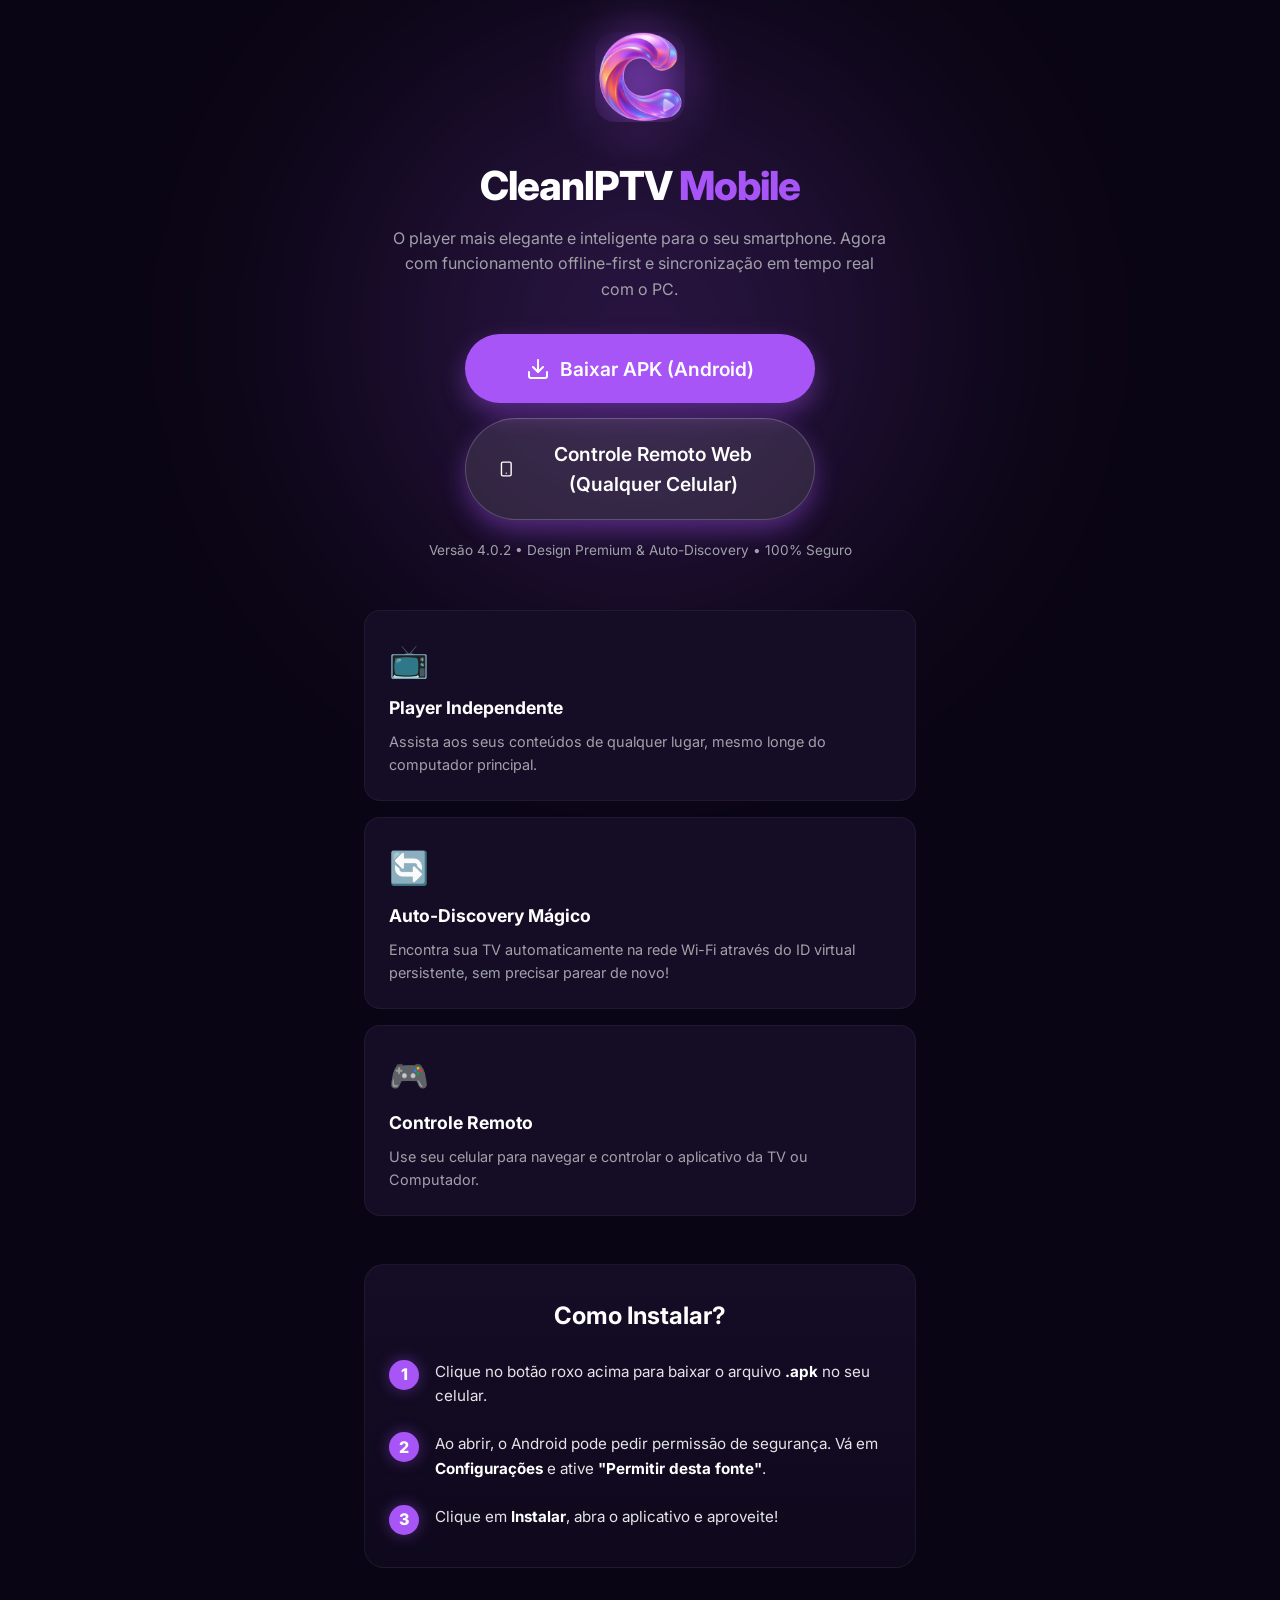
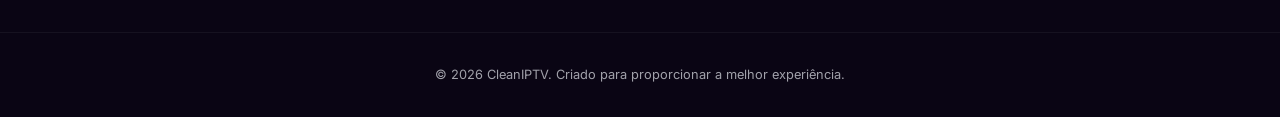
==== index.html @ ac90f604 "chore: release v4.0.2 with native Modals for correct back button handling" ====
<!DOCTYPE html>
<html lang="pt-BR">
<head>
    <meta charset="UTF-8">
    <meta name="viewport" content="width=device-width, initial-scale=1.0">
    <title>CleanIPTV Mobile</title>
    <meta name="description" content="Baixe o novo CleanIPTV Mobile para Android. Sincronização em tempo real e modo offline.">
    <link rel="stylesheet" href="style.css">
    <link href="https://fonts.googleapis.com/css2?family=Inter:wght@400;600;800&display=swap" rel="stylesheet">
</head>
<body>
    <div class="background-glow"></div>
    
    <main class="container">
        <header class="header">
            <div class="logo-container">
                <img src="logo.png" alt="CleanIPTV Logo" class="logo">
                <div class="logo-glow"></div>
            </div>
            <h1 class="title">CleanIPTV <span class="highlight">Mobile</span></h1>
            <p class="subtitle">O player mais elegante e inteligente para o seu smartphone. Agora com funcionamento offline-first e sincronização em tempo real com o PC.</p>
        </header>

        <section class="download-section">
            <a href="app-release-v4.0.2.apk" class="download-btn" download>
                <svg width="24" height="24" viewBox="0 0 24 24" fill="none" stroke="currentColor" stroke-width="2" stroke-linecap="round" stroke-linejoin="round"><path d="M21 15v4a2 2 0 0 1-2 2H5a2 2 0 0 1-2-2v-4"></path><polyline points="7 10 12 15 17 10"></polyline><line x1="12" y1="15" x2="12" y2="3"></line></svg>
                Baixar APK (Android)
            </a>
            <a href="remote.html" class="download-btn secondary-btn" style="background: rgba(255,255,255,0.1); margin-top: 15px; border: 1px solid rgba(255,255,255,0.2);">
                <svg width="24" height="24" viewBox="0 0 24 24" fill="none" stroke="currentColor" stroke-width="2" stroke-linecap="round" stroke-linejoin="round"><rect x="5" y="2" width="14" height="20" rx="2" ry="2"></rect><line x1="12" y1="18" x2="12.01" y2="18"></line></svg>
                Controle Remoto Web (Qualquer Celular)
            </a>
            <p class="version-info" style="margin-top: 20px;">Versão 4.0.2 • Design Premium & Auto-Discovery • 100% Seguro</p>
        </section>

        <section class="features">
            <div class="feature-card">
                <div class="feature-icon">📺</div>
                <h3>Player Independente</h3>
                <p>Assista aos seus conteúdos de qualquer lugar, mesmo longe do computador principal.</p>
            </div>
            <div class="feature-card">
                <div class="feature-icon">🔄</div>
                <h3>Auto-Discovery Mágico</h3>
                <p>Encontra sua TV automaticamente na rede Wi-Fi através do ID virtual persistente, sem precisar parear de novo!</p>
            </div>
            <div class="feature-card">
                <div class="feature-icon">🎮</div>
                <h3>Controle Remoto</h3>
                <p>Use seu celular para navegar e controlar o aplicativo da TV ou Computador.</p>
            </div>
        </section>

        <section class="install-guide">
            <h2>Como Instalar?</h2>
            <ol class="steps">
                <li>
                    <div class="step-num">1</div>
                    <div class="step-text">Clique no botão roxo acima para baixar o arquivo <strong>.apk</strong> no seu celular.</div>
                </li>
                <li>
                    <div class="step-num">2</div>
                    <div class="step-text">Ao abrir, o Android pode pedir permissão de segurança. Vá em <strong>Configurações</strong> e ative <strong>"Permitir desta fonte"</strong>.</div>
                </li>
                <li>
                    <div class="step-num">3</div>
                    <div class="step-text">Clique em <strong>Instalar</strong>, abra o aplicativo e aproveite!</div>
                </li>
            </ol>
        </section>
    </main>

    <footer>
        <p>© 2026 CleanIPTV. Criado para proporcionar a melhor experiência.</p>
    </footer>
</body>
</html>
---- style.css ----
:root {
    --bg-color: #0a0514;
    --primary: #a855f7;
    --primary-hover: #b975f8;
    --text-color: #ffffff;
    --text-muted: #a1a1aa;
    --card-bg: #150d26;
    --glow: rgba(168, 85, 247, 0.4);
}

* {
    margin: 0;
    padding: 0;
    box-sizing: border-box;
}

body {
    font-family: 'Inter', sans-serif;
    background-color: var(--bg-color);
    color: var(--text-color);
    line-height: 1.6;
    overflow-x: hidden;
    position: relative;
}

.background-glow {
    position: absolute;
    top: -20vh;
    left: 50%;
    transform: translateX(-50%);
    width: 80vw;
    height: 80vw;
    background: radial-gradient(circle, var(--glow) 0%, transparent 60%);
    filter: blur(80px);
    z-index: -1;
    opacity: 0.6;
}

.container {
    max-width: 600px;
    margin: 0 auto;
    padding: 2rem 1.5rem;
    display: flex;
    flex-direction: column;
    align-items: center;
    text-align: center;
}

/* Header */
.header {
    margin-bottom: 2rem;
    animation: fadeInDown 0.8s ease-out;
}

.logo-container {
    position: relative;
    display: inline-block;
    margin-bottom: 1.5rem;
}

.logo {
    width: 90px;
    height: 90px;
    position: relative;
    z-index: 2;
    border-radius: 20px;
    box-shadow: 0 10px 30px rgba(0,0,0,0.5);
}

.logo-glow {
    position: absolute;
    top: 50%;
    left: 50%;
    transform: translate(-50%, -50%);
    width: 100%;
    height: 100%;
    background: var(--primary);
    filter: blur(25px);
    opacity: 0.6;
    z-index: 1;
    border-radius: 50%;
}

.title {
    font-size: 2.5rem;
    font-weight: 800;
    margin-bottom: 0.5rem;
    letter-spacing: -1px;
}

.highlight {
    color: var(--primary);
}

.subtitle {
    color: var(--text-muted);
    font-size: 1rem;
    max-width: 90%;
    margin: 0 auto;
}

/* Download Section */
.download-section {
    margin-bottom: 3rem;
    width: 100%;
    animation: fadeInUp 0.8s ease-out 0.2s both;
}

.download-btn {
    display: flex;
    align-items: center;
    justify-content: center;
    gap: 10px;
    background-color: var(--primary);
    color: #fff;
    text-decoration: none;
    padding: 1.2rem 2rem;
    border-radius: 100px;
    font-size: 1.2rem;
    font-weight: 600;
    box-shadow: 0 10px 25px var(--glow);
    transition: all 0.3s ease;
    width: 100%;
    max-width: 350px;
    margin: 0 auto;
}

.download-btn:hover {
    background-color: var(--primary-hover);
    transform: translateY(-3px);
    box-shadow: 0 15px 35px var(--glow);
}

.download-btn:active {
    transform: translateY(1px);
}

.version-info {
    margin-top: 1rem;
    color: var(--text-muted);
    font-size: 0.85rem;
}

/* Features */
.features {
    width: 100%;
    display: flex;
    flex-direction: column;
    gap: 1rem;
    margin-bottom: 3rem;
    animation: fadeInUp 0.8s ease-out 0.4s both;
}

.feature-card {
    background-color: var(--card-bg);
    padding: 1.5rem;
    border-radius: 16px;
    border: 1px solid rgba(255,255,255,0.05);
    text-align: left;
    transition: transform 0.3s ease;
}

.feature-icon {
    font-size: 2rem;
    margin-bottom: 0.5rem;
}

.feature-card h3 {
    font-size: 1.1rem;
    margin-bottom: 0.5rem;
}

.feature-card p {
    color: var(--text-muted);
    font-size: 0.9rem;
}

/* Install Guide */
.install-guide {
    width: 100%;
    text-align: left;
    background: linear-gradient(180deg, var(--card-bg) 0%, rgba(21,13,38,0.5) 100%);
    padding: 2rem 1.5rem;
    border-radius: 20px;
    margin-bottom: 2rem;
    animation: fadeInUp 0.8s ease-out 0.6s both;
    border: 1px solid rgba(255,255,255,0.05);
}

.install-guide h2 {
    text-align: center;
    margin-bottom: 1.5rem;
    font-size: 1.5rem;
}

.steps {
    list-style: none;
    display: flex;
    flex-direction: column;
    gap: 1.5rem;
}

.steps li {
    display: flex;
    gap: 1rem;
}

.step-num {
    background-color: var(--primary);
    color: white;
    width: 30px;
    height: 30px;
    border-radius: 50%;
    display: flex;
    align-items: center;
    justify-content: center;
    font-weight: 800;
    flex-shrink: 0;
    box-shadow: 0 0 15px var(--glow);
}

.step-text {
    font-size: 0.95rem;
    color: #e4e4e7;
}

.step-text strong {
    color: #fff;
}

/* Footer */
footer {
    padding: 2rem;
    text-align: center;
    color: var(--text-muted);
    font-size: 0.8rem;
    border-top: 1px solid rgba(255,255,255,0.05);
}

/* Animations */
@keyframes fadeInDown {
    from { opacity: 0; transform: translateY(-20px); }
    to { opacity: 1; transform: translateY(0); }
}

@keyframes fadeInUp {
    from { opacity: 0; transform: translateY(20px); }
    to { opacity: 1; transform: translateY(0); }
}
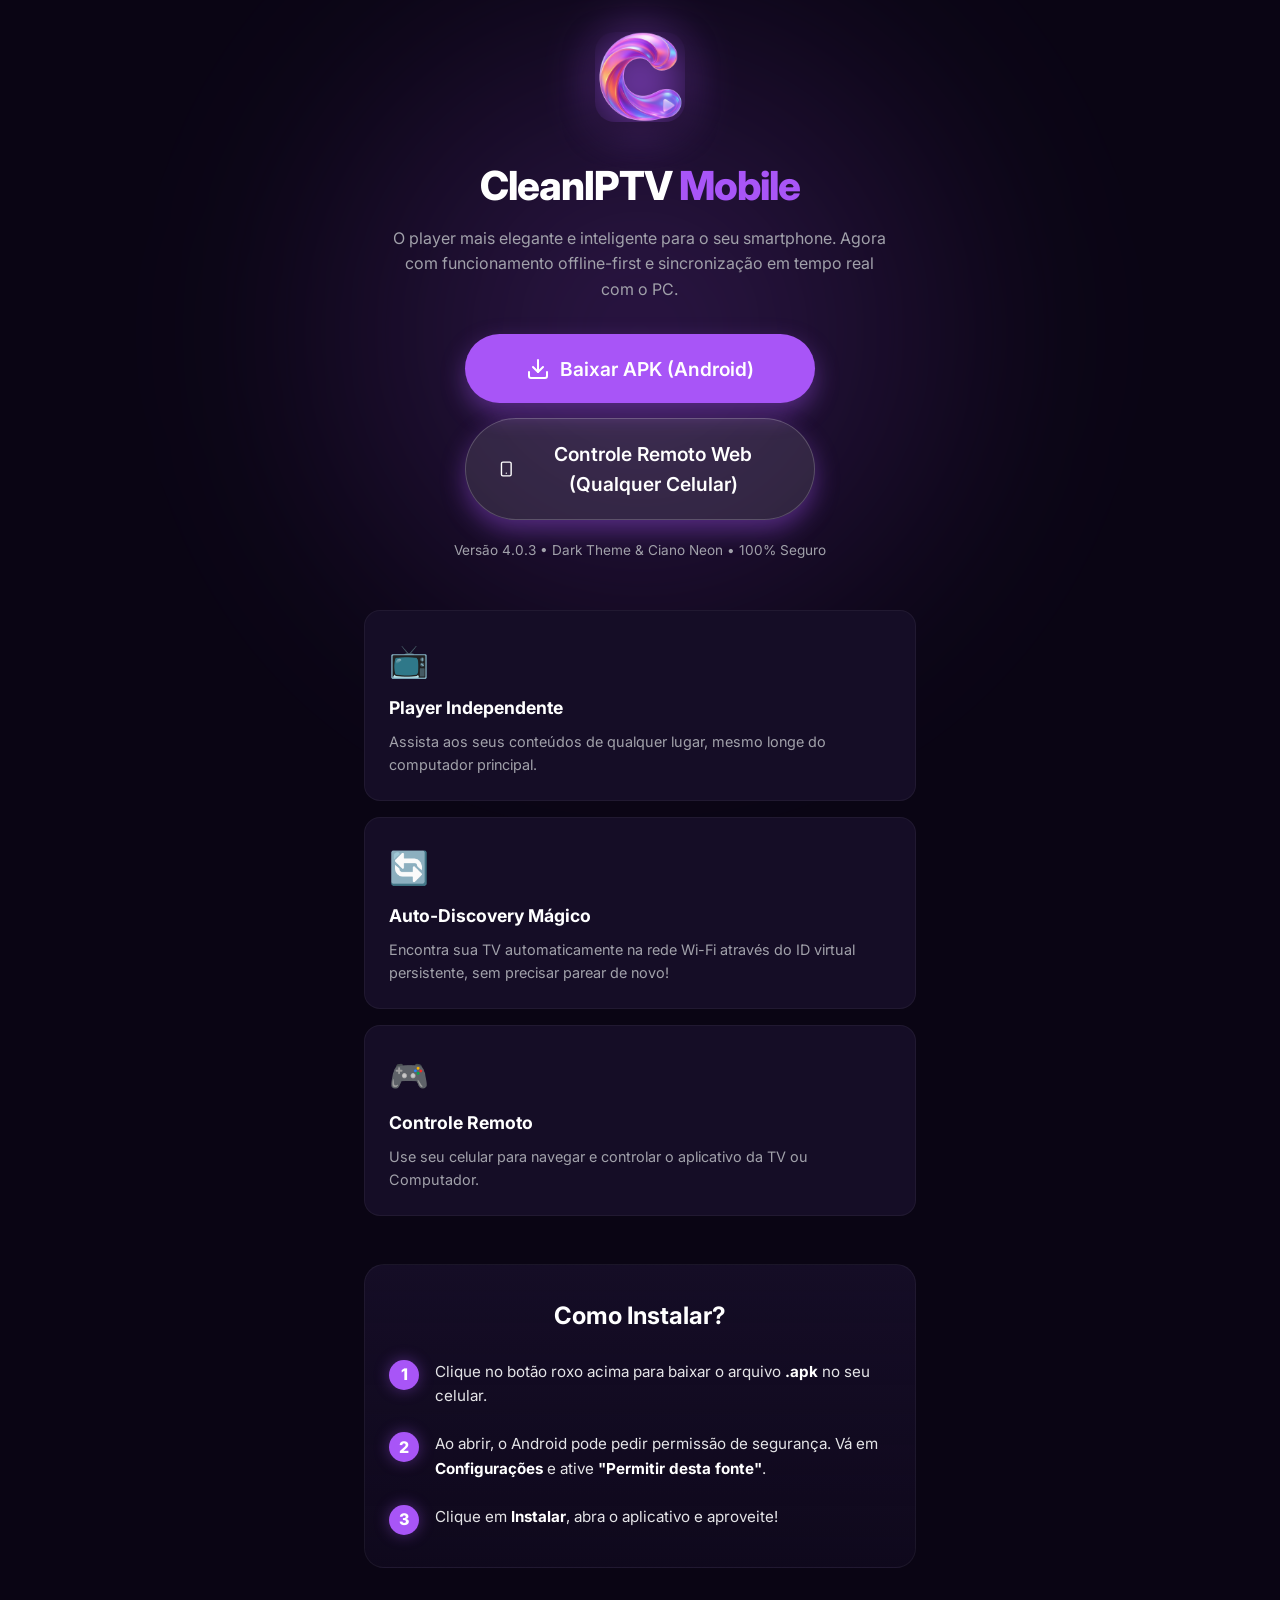
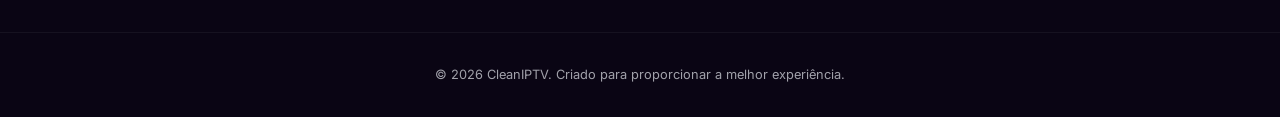
==== commit bd92f02a: "chore: release v4.0.3 with PlayerMode fixes and Neon Cyan Theme" ====
--- a/index.html
+++ b/index.html
@@ -22,7 +22,7 @@
         </header>
 
         <section class="download-section">
-            <a href="app-release-v4.0.2.apk" class="download-btn" download>
+            <a href="app-release-v4.0.3.apk" class="download-btn" download>
                 <svg width="24" height="24" viewBox="0 0 24 24" fill="none" stroke="currentColor" stroke-width="2" stroke-linecap="round" stroke-linejoin="round"><path d="M21 15v4a2 2 0 0 1-2 2H5a2 2 0 0 1-2-2v-4"></path><polyline points="7 10 12 15 17 10"></polyline><line x1="12" y1="15" x2="12" y2="3"></line></svg>
                 Baixar APK (Android)
             </a>
@@ -30,7 +30,7 @@
                 <svg width="24" height="24" viewBox="0 0 24 24" fill="none" stroke="currentColor" stroke-width="2" stroke-linecap="round" stroke-linejoin="round"><rect x="5" y="2" width="14" height="20" rx="2" ry="2"></rect><line x1="12" y1="18" x2="12.01" y2="18"></line></svg>
                 Controle Remoto Web (Qualquer Celular)
             </a>
-            <p class="version-info" style="margin-top: 20px;">Versão 4.0.2 • Design Premium & Auto-Discovery • 100% Seguro</p>
+            <p class="version-info" style="margin-top: 20px;">Versão 4.0.3 • Dark Theme & Ciano Neon • 100% Seguro</p>
         </section>
 
         <section class="features">
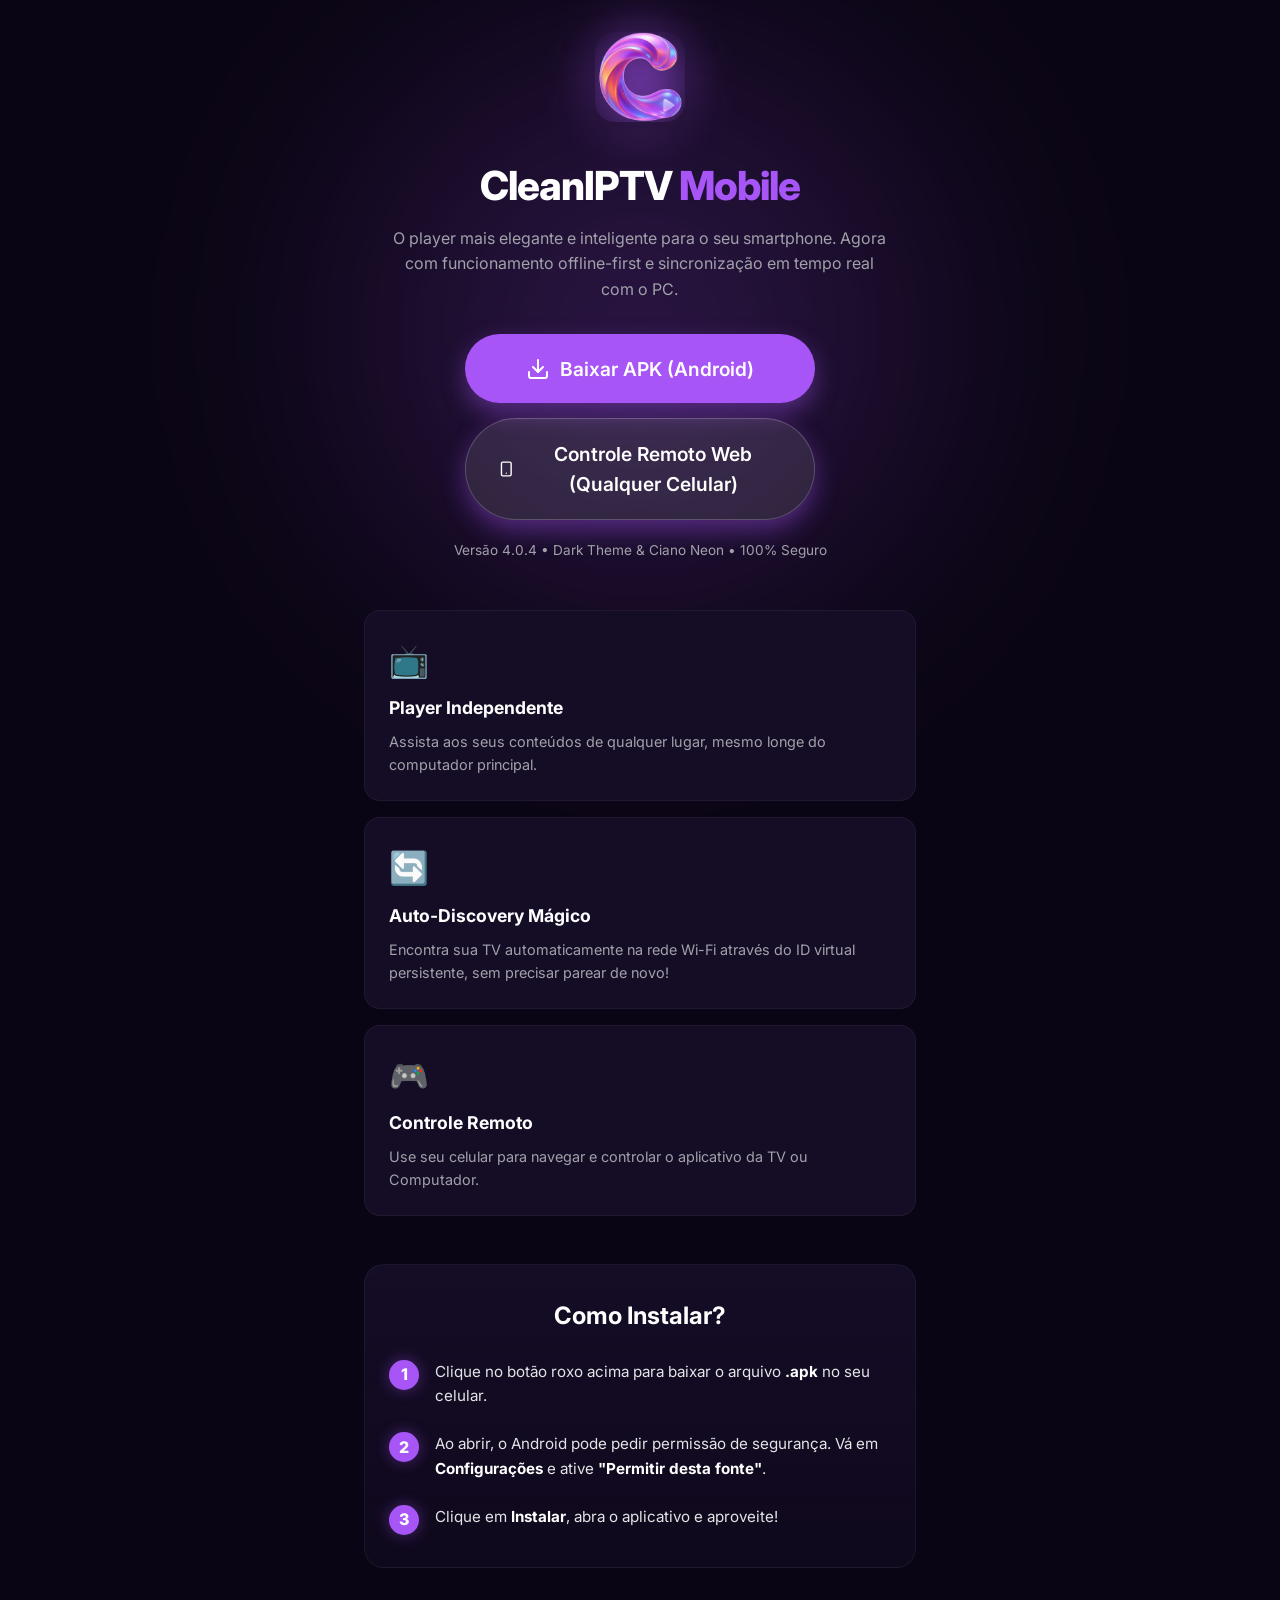
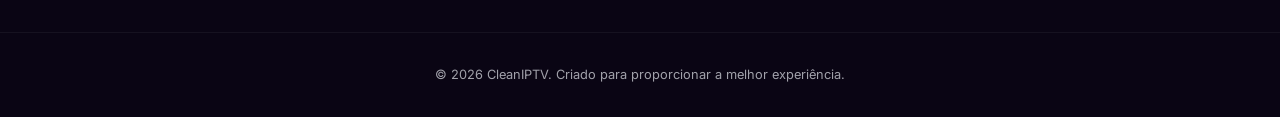
==== commit 2c413d8c: "Update Release APK to v4.0.4 with new player and discovery" ====
--- a/index.html
+++ b/index.html
@@ -22,7 +22,7 @@
         </header>
 
         <section class="download-section">
-            <a href="app-release-v4.0.3.apk" class="download-btn" download>
+            <a href="app-release-v4.0.4.apk" class="download-btn" download>
                 <svg width="24" height="24" viewBox="0 0 24 24" fill="none" stroke="currentColor" stroke-width="2" stroke-linecap="round" stroke-linejoin="round"><path d="M21 15v4a2 2 0 0 1-2 2H5a2 2 0 0 1-2-2v-4"></path><polyline points="7 10 12 15 17 10"></polyline><line x1="12" y1="15" x2="12" y2="3"></line></svg>
                 Baixar APK (Android)
             </a>
@@ -30,7 +30,7 @@
                 <svg width="24" height="24" viewBox="0 0 24 24" fill="none" stroke="currentColor" stroke-width="2" stroke-linecap="round" stroke-linejoin="round"><rect x="5" y="2" width="14" height="20" rx="2" ry="2"></rect><line x1="12" y1="18" x2="12.01" y2="18"></line></svg>
                 Controle Remoto Web (Qualquer Celular)
             </a>
-            <p class="version-info" style="margin-top: 20px;">Versão 4.0.3 • Dark Theme & Ciano Neon • 100% Seguro</p>
+            <p class="version-info" style="margin-top: 20px;">Versão 4.0.4 • Dark Theme & Ciano Neon • 100% Seguro</p>
         </section>
 
         <section class="features">
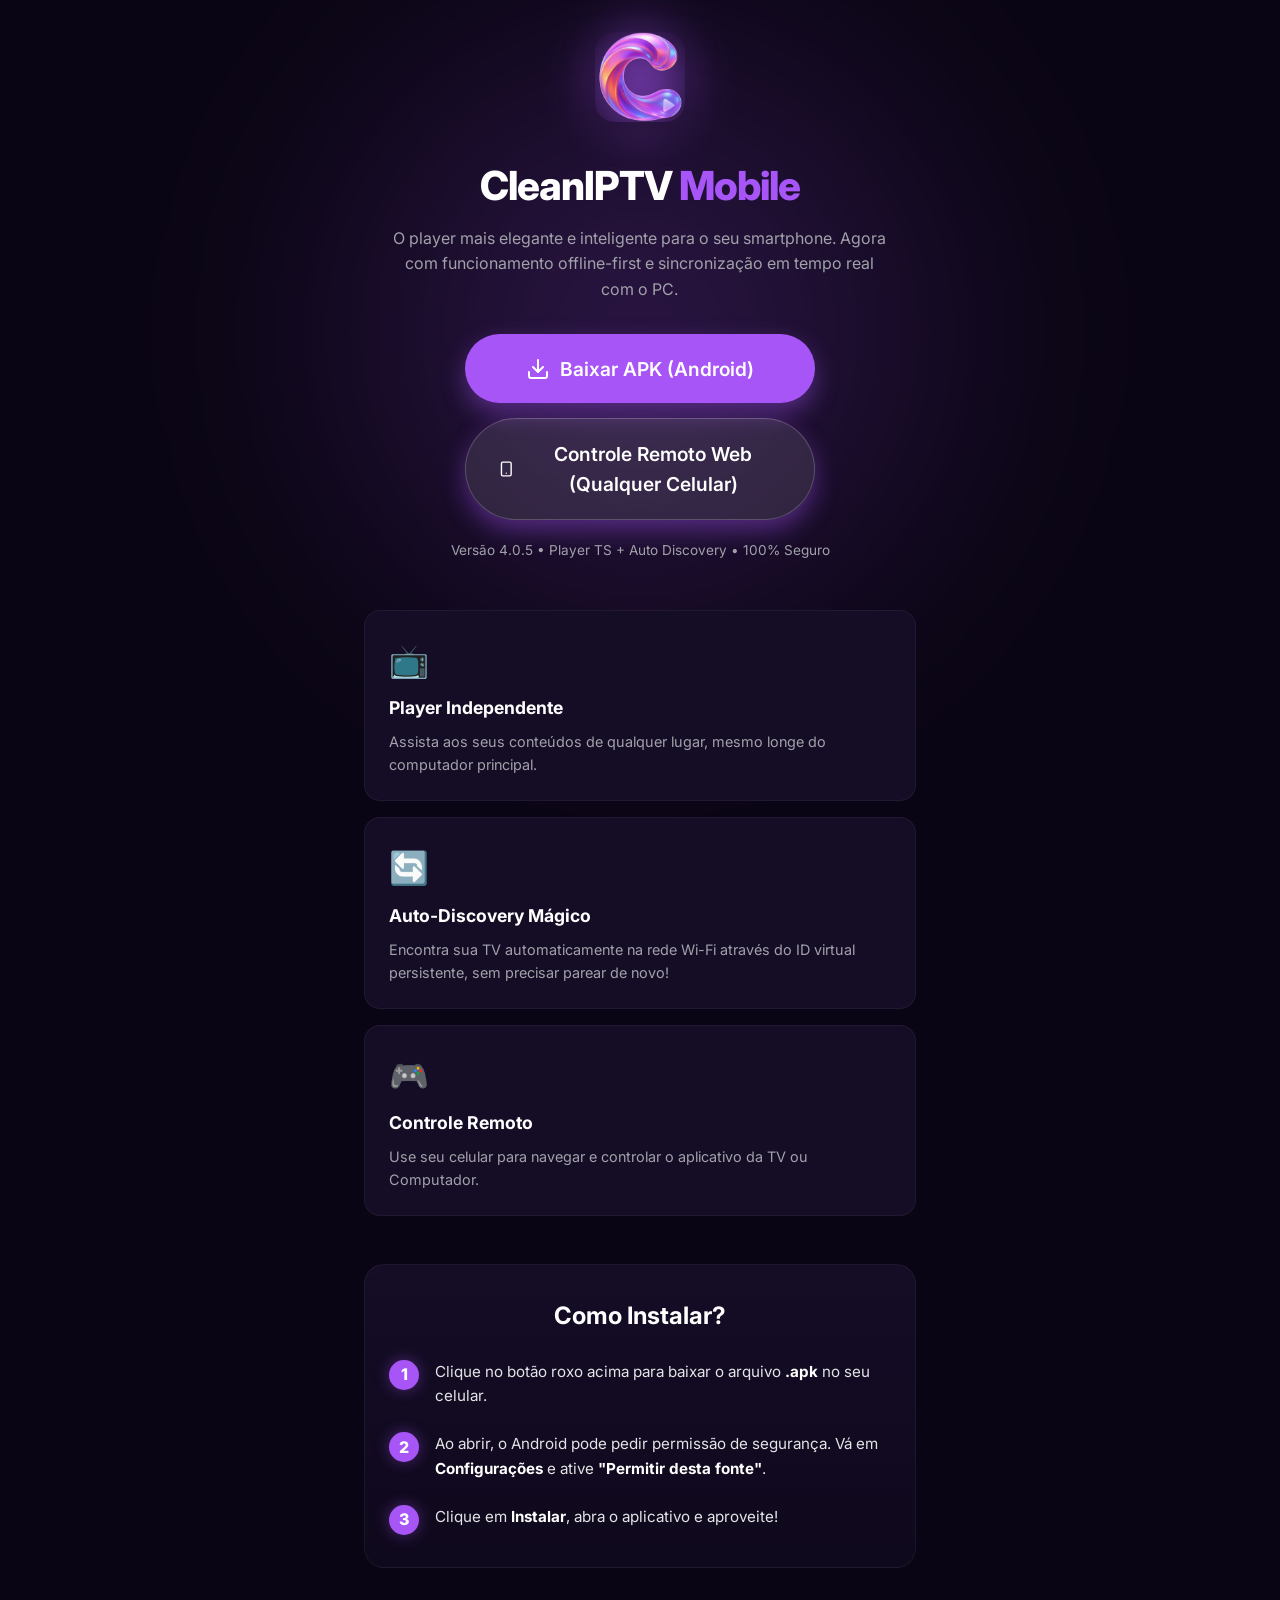
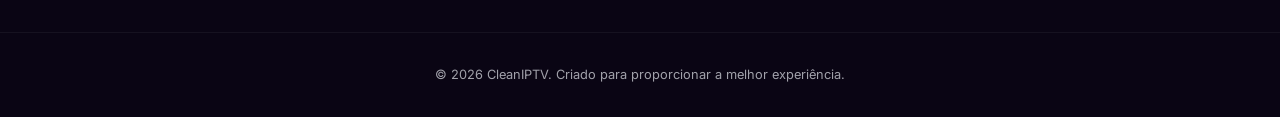
==== commit 2ce3abb4: "chore: release v4.0.5 with fixed TS player support" ====
--- a/index.html
+++ b/index.html
@@ -22,7 +22,7 @@
         </header>
 
         <section class="download-section">
-            <a href="app-release-v4.0.4.apk" class="download-btn" download>
+            <a href="app-release-v4.0.5.apk" class="download-btn" download>
                 <svg width="24" height="24" viewBox="0 0 24 24" fill="none" stroke="currentColor" stroke-width="2" stroke-linecap="round" stroke-linejoin="round"><path d="M21 15v4a2 2 0 0 1-2 2H5a2 2 0 0 1-2-2v-4"></path><polyline points="7 10 12 15 17 10"></polyline><line x1="12" y1="15" x2="12" y2="3"></line></svg>
                 Baixar APK (Android)
             </a>
@@ -30,7 +30,7 @@
                 <svg width="24" height="24" viewBox="0 0 24 24" fill="none" stroke="currentColor" stroke-width="2" stroke-linecap="round" stroke-linejoin="round"><rect x="5" y="2" width="14" height="20" rx="2" ry="2"></rect><line x1="12" y1="18" x2="12.01" y2="18"></line></svg>
                 Controle Remoto Web (Qualquer Celular)
             </a>
-            <p class="version-info" style="margin-top: 20px;">Versão 4.0.4 • Dark Theme & Ciano Neon • 100% Seguro</p>
+            <p class="version-info" style="margin-top: 20px;">Versão 4.0.5 • Player TS + Auto Discovery • 100% Seguro</p>
         </section>
 
         <section class="features">
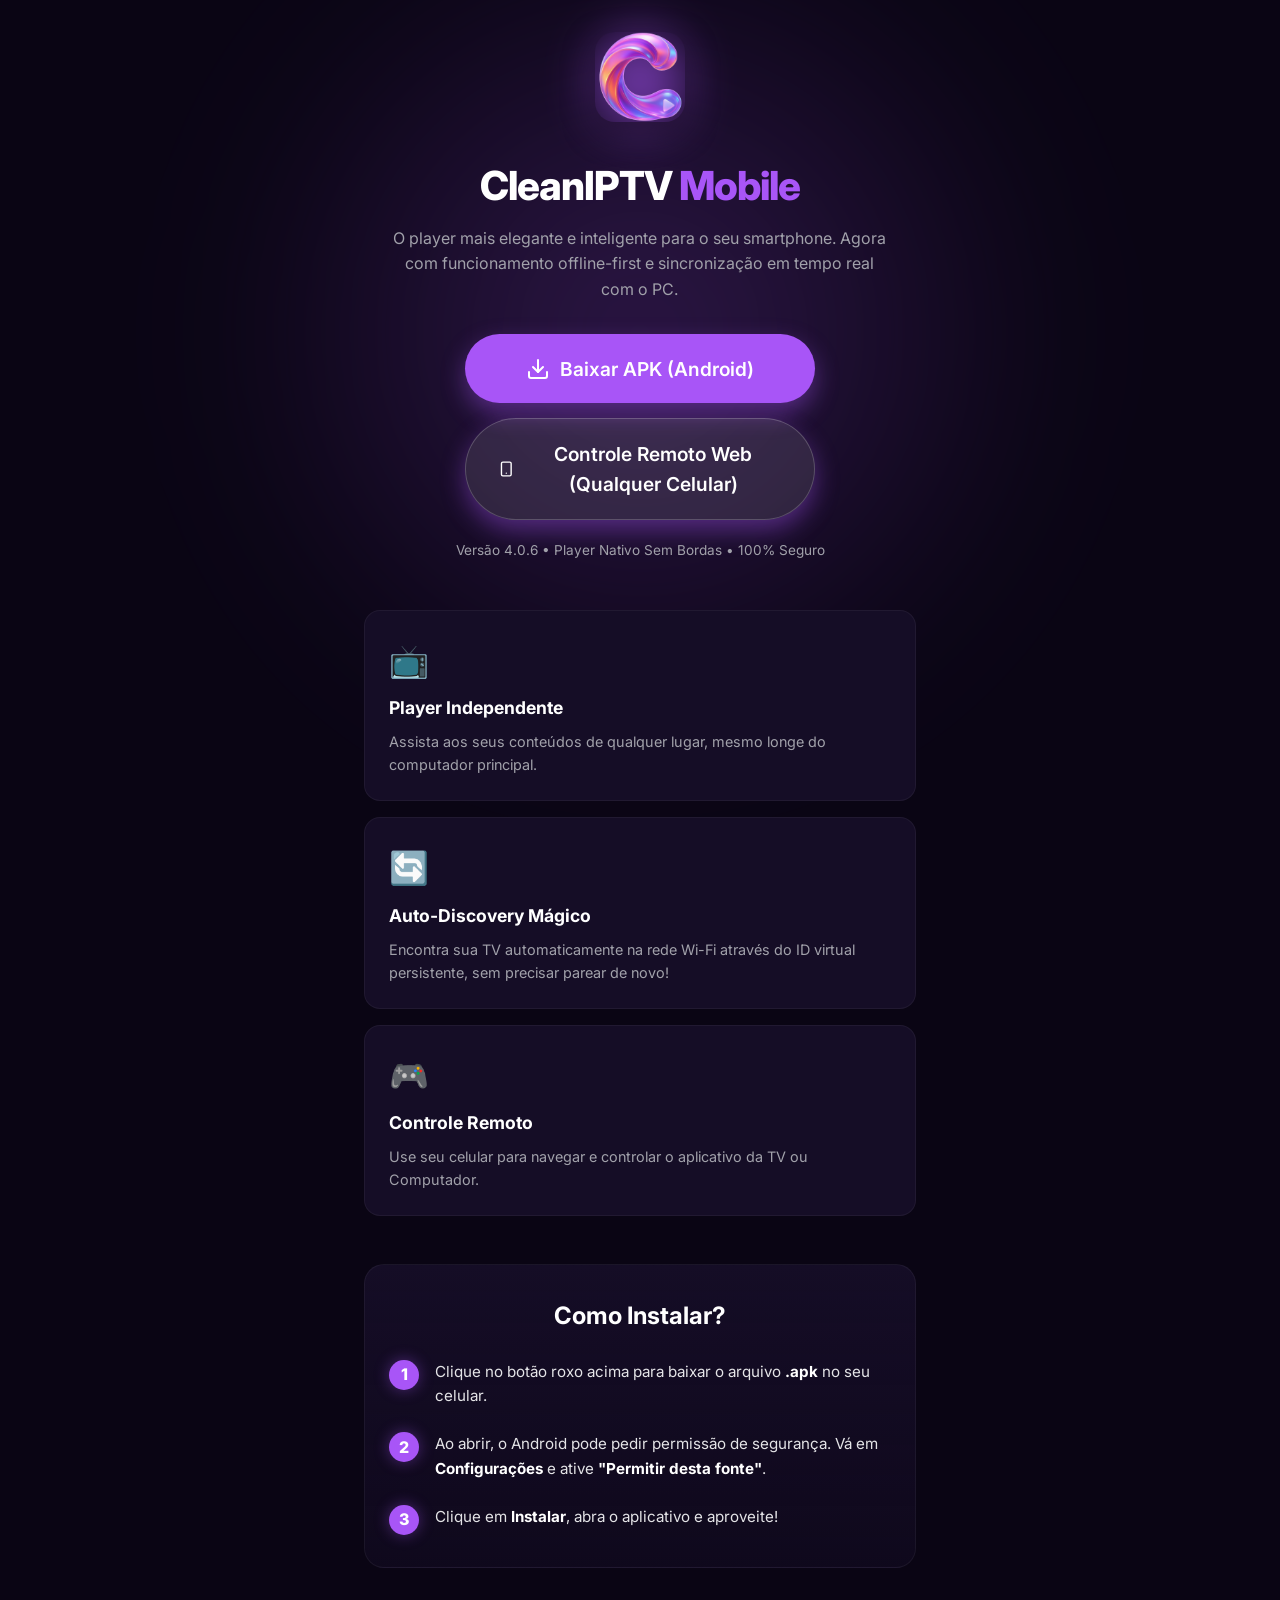
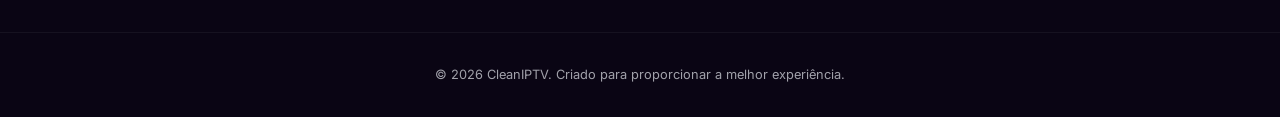
==== commit 1b62ae37: "chore: release v4.0.6 with pure native fullscreen player" ====
--- a/index.html
+++ b/index.html
@@ -22,7 +22,7 @@
         </header>
 
         <section class="download-section">
-            <a href="app-release-v4.0.5.apk" class="download-btn" download>
+            <a href="app-release-v4.0.6.apk" class="download-btn" download>
                 <svg width="24" height="24" viewBox="0 0 24 24" fill="none" stroke="currentColor" stroke-width="2" stroke-linecap="round" stroke-linejoin="round"><path d="M21 15v4a2 2 0 0 1-2 2H5a2 2 0 0 1-2-2v-4"></path><polyline points="7 10 12 15 17 10"></polyline><line x1="12" y1="15" x2="12" y2="3"></line></svg>
                 Baixar APK (Android)
             </a>
@@ -30,7 +30,7 @@
                 <svg width="24" height="24" viewBox="0 0 24 24" fill="none" stroke="currentColor" stroke-width="2" stroke-linecap="round" stroke-linejoin="round"><rect x="5" y="2" width="14" height="20" rx="2" ry="2"></rect><line x1="12" y1="18" x2="12.01" y2="18"></line></svg>
                 Controle Remoto Web (Qualquer Celular)
             </a>
-            <p class="version-info" style="margin-top: 20px;">Versão 4.0.5 • Player TS + Auto Discovery • 100% Seguro</p>
+            <p class="version-info" style="margin-top: 20px;">Versão 4.0.6 • Player Nativo Sem Bordas • 100% Seguro</p>
         </section>
 
         <section class="features">
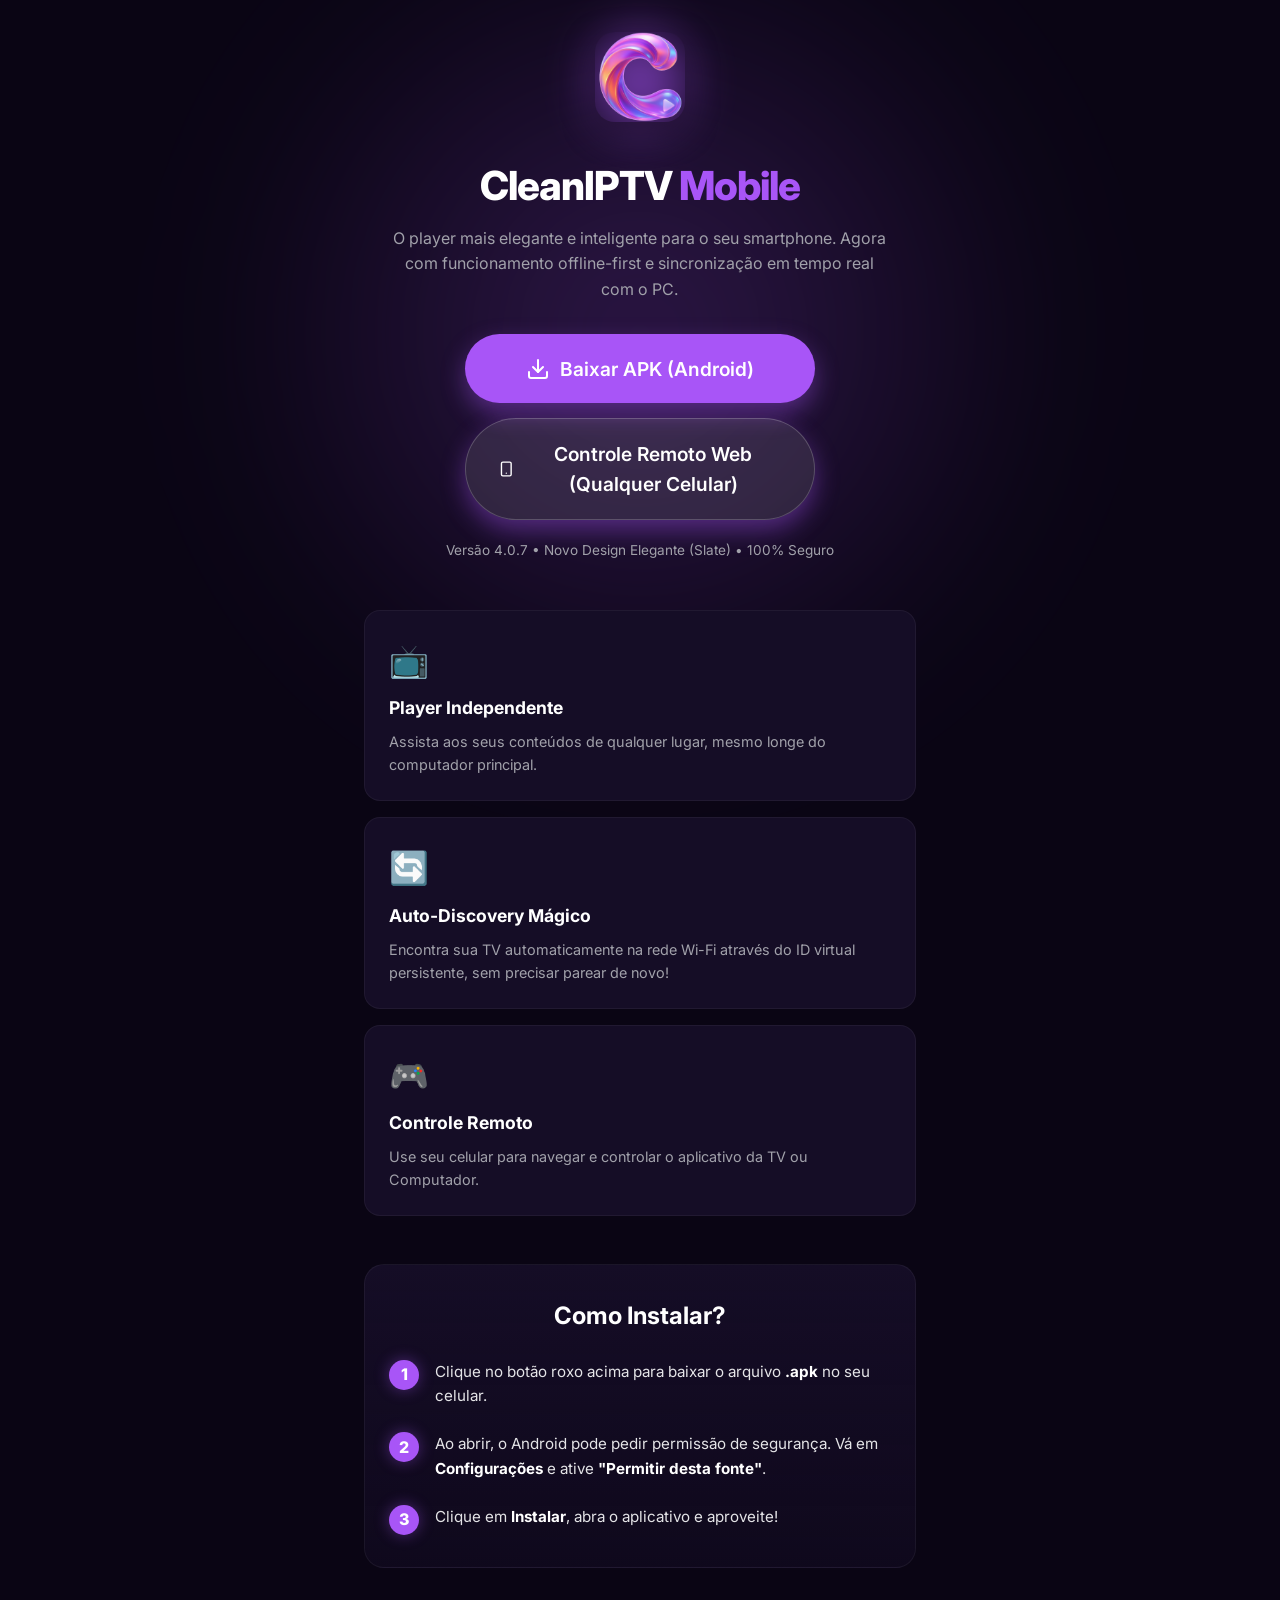
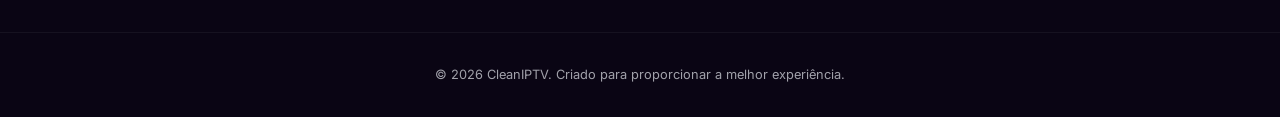
==== commit c29ec856: "chore: release v4.0.7 with sober and modern slate redesign" ====
--- a/index.html
+++ b/index.html
@@ -22,7 +22,7 @@
         </header>
 
         <section class="download-section">
-            <a href="app-release-v4.0.6.apk" class="download-btn" download>
+            <a href="app-release-v4.0.7.apk" class="download-btn" download>
                 <svg width="24" height="24" viewBox="0 0 24 24" fill="none" stroke="currentColor" stroke-width="2" stroke-linecap="round" stroke-linejoin="round"><path d="M21 15v4a2 2 0 0 1-2 2H5a2 2 0 0 1-2-2v-4"></path><polyline points="7 10 12 15 17 10"></polyline><line x1="12" y1="15" x2="12" y2="3"></line></svg>
                 Baixar APK (Android)
             </a>
@@ -30,7 +30,7 @@
                 <svg width="24" height="24" viewBox="0 0 24 24" fill="none" stroke="currentColor" stroke-width="2" stroke-linecap="round" stroke-linejoin="round"><rect x="5" y="2" width="14" height="20" rx="2" ry="2"></rect><line x1="12" y1="18" x2="12.01" y2="18"></line></svg>
                 Controle Remoto Web (Qualquer Celular)
             </a>
-            <p class="version-info" style="margin-top: 20px;">Versão 4.0.6 • Player Nativo Sem Bordas • 100% Seguro</p>
+            <p class="version-info" style="margin-top: 20px;">Versão 4.0.7 • Novo Design Elegante (Slate) • 100% Seguro</p>
         </section>
 
         <section class="features">
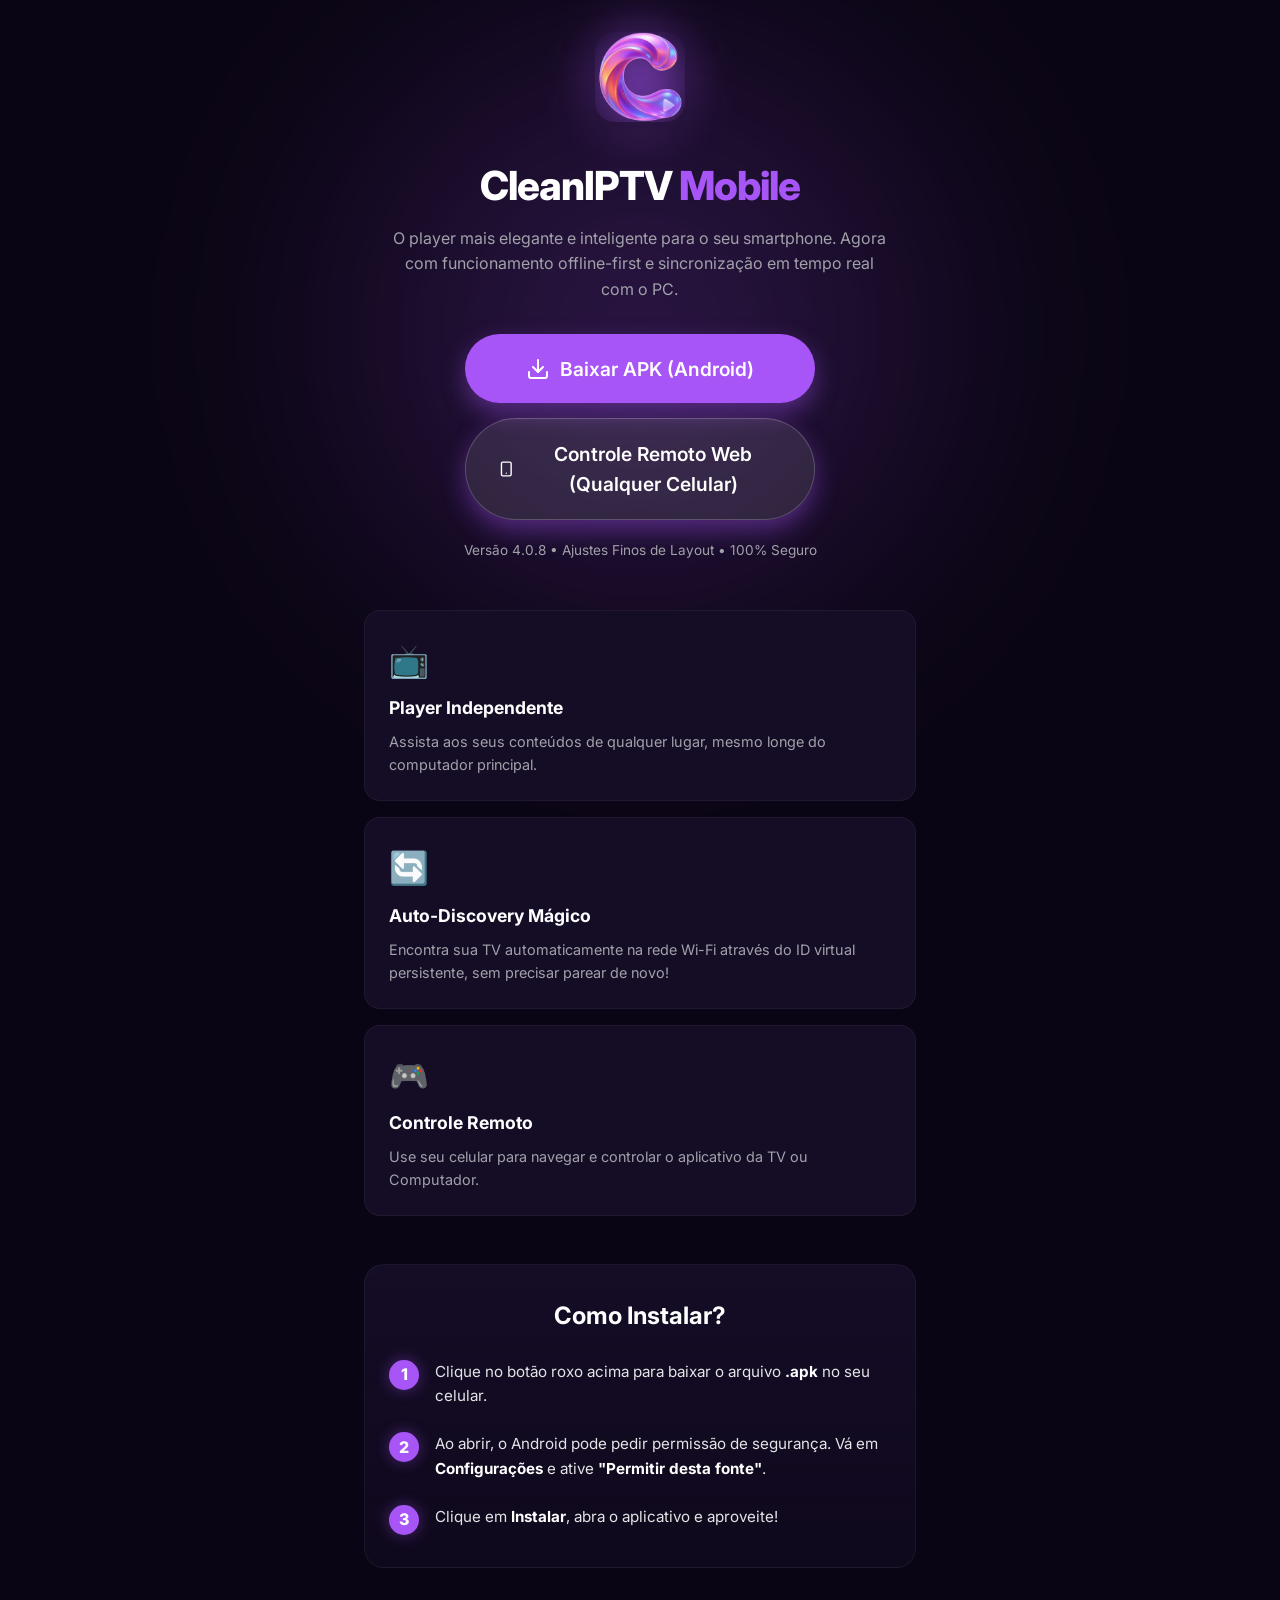
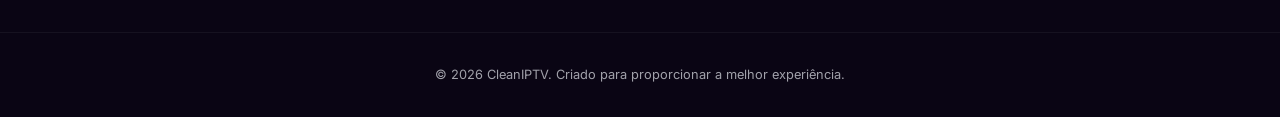
==== commit 0a3daaba: "chore: release v4.0.8 with layout fixes for floating button" ====
--- a/index.html
+++ b/index.html
@@ -22,7 +22,7 @@
         </header>
 
         <section class="download-section">
-            <a href="app-release-v4.0.7.apk" class="download-btn" download>
+            <a href="app-release-v4.0.8.apk" class="download-btn" download>
                 <svg width="24" height="24" viewBox="0 0 24 24" fill="none" stroke="currentColor" stroke-width="2" stroke-linecap="round" stroke-linejoin="round"><path d="M21 15v4a2 2 0 0 1-2 2H5a2 2 0 0 1-2-2v-4"></path><polyline points="7 10 12 15 17 10"></polyline><line x1="12" y1="15" x2="12" y2="3"></line></svg>
                 Baixar APK (Android)
             </a>
@@ -30,7 +30,7 @@
                 <svg width="24" height="24" viewBox="0 0 24 24" fill="none" stroke="currentColor" stroke-width="2" stroke-linecap="round" stroke-linejoin="round"><rect x="5" y="2" width="14" height="20" rx="2" ry="2"></rect><line x1="12" y1="18" x2="12.01" y2="18"></line></svg>
                 Controle Remoto Web (Qualquer Celular)
             </a>
-            <p class="version-info" style="margin-top: 20px;">Versão 4.0.7 • Novo Design Elegante (Slate) • 100% Seguro</p>
+            <p class="version-info" style="margin-top: 20px;">Versão 4.0.8 • Ajustes Finos de Layout • 100% Seguro</p>
         </section>
 
         <section class="features">
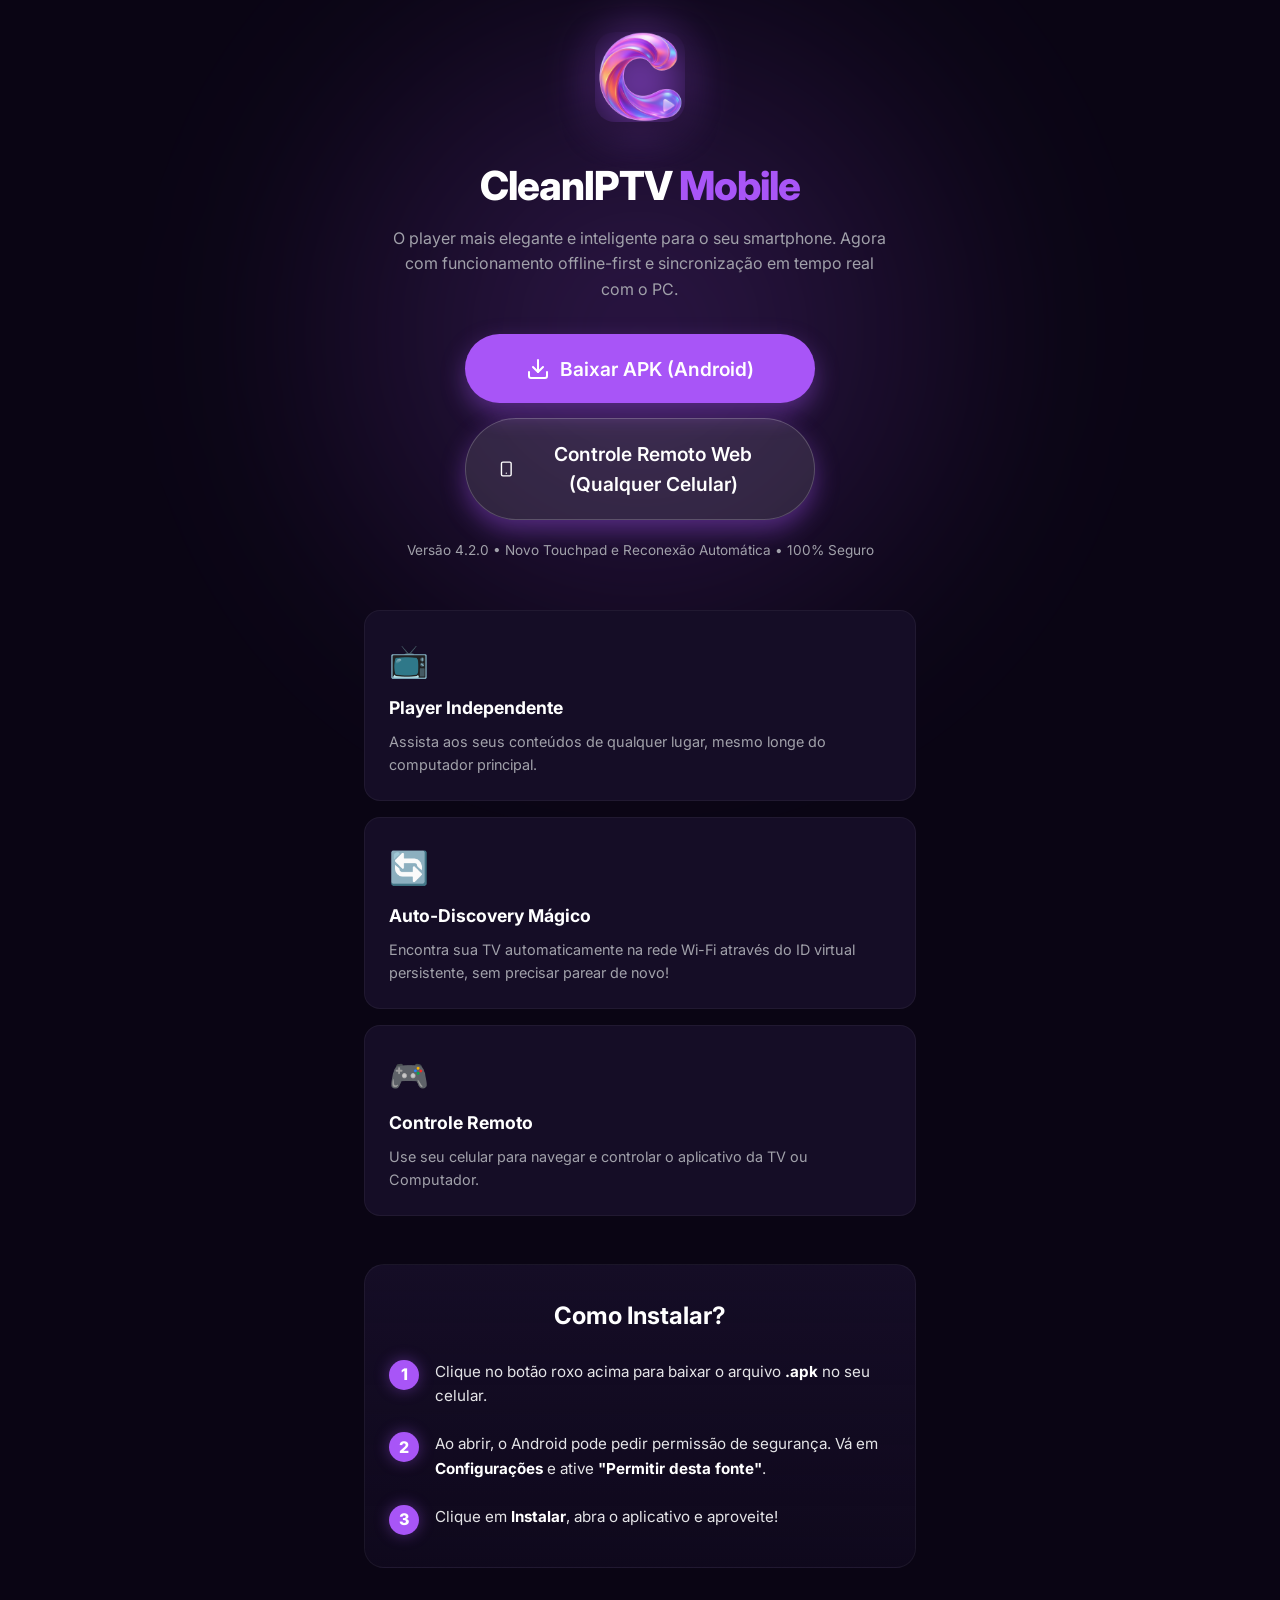
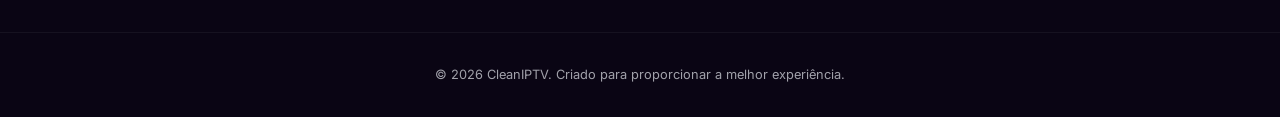
==== commit 5f8d9e25: "chore: release v4.2.0 (touchpad, auto-reconnect) and more robust web remote - add app-release-v4.2.0" ====
--- a/index.html
+++ b/index.html
@@ -22,7 +22,7 @@
         </header>
 
         <section class="download-section">
-            <a href="app-release-v4.0.8.apk" class="download-btn" download>
+            <a href="app-release-v4.2.0.apk" class="download-btn" download>
                 <svg width="24" height="24" viewBox="0 0 24 24" fill="none" stroke="currentColor" stroke-width="2" stroke-linecap="round" stroke-linejoin="round"><path d="M21 15v4a2 2 0 0 1-2 2H5a2 2 0 0 1-2-2v-4"></path><polyline points="7 10 12 15 17 10"></polyline><line x1="12" y1="15" x2="12" y2="3"></line></svg>
                 Baixar APK (Android)
             </a>
@@ -30,7 +30,7 @@
                 <svg width="24" height="24" viewBox="0 0 24 24" fill="none" stroke="currentColor" stroke-width="2" stroke-linecap="round" stroke-linejoin="round"><rect x="5" y="2" width="14" height="20" rx="2" ry="2"></rect><line x1="12" y1="18" x2="12.01" y2="18"></line></svg>
                 Controle Remoto Web (Qualquer Celular)
             </a>
-            <p class="version-info" style="margin-top: 20px;">Versão 4.0.8 • Ajustes Finos de Layout • 100% Seguro</p>
+            <p class="version-info" style="margin-top: 20px;">Versão 4.2.0 • Novo Touchpad e Reconexão Automática • 100% Seguro</p>
         </section>
 
         <section class="features">
